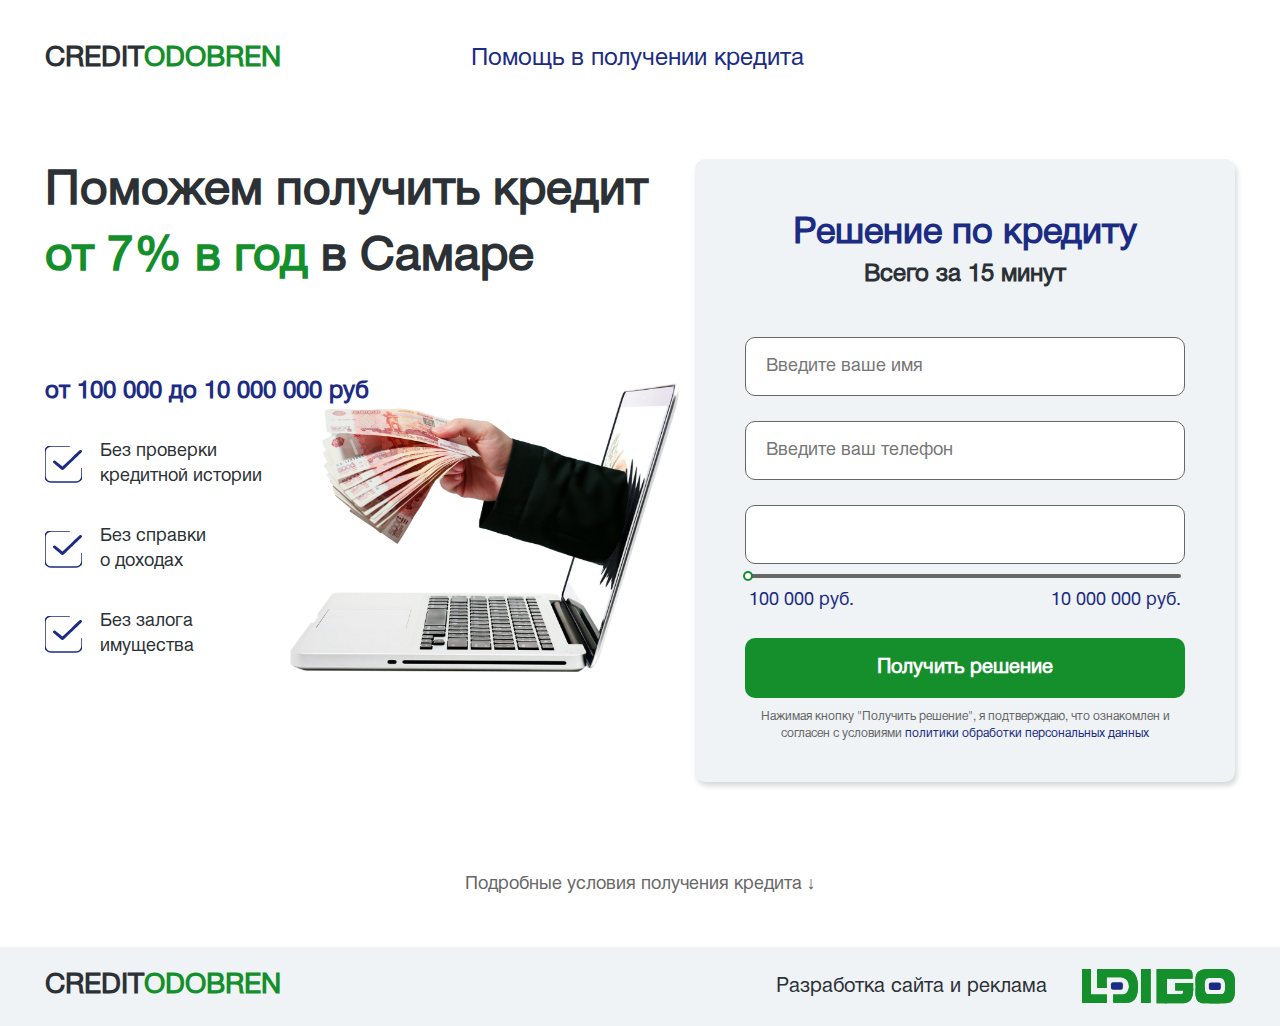
==== index.html @ 10b017fb "first" ====
<!DOCTYPE html>
<html lang="ru">

<head>
    <meta charset="UTF-8">
    <meta http-equiv="X-UA-Compatible" content="IE=edge">
    <meta name="viewport" content="width=device-width, initial-scale=1.0">
    <title></title>

    <!-- fonts -->
    <link rel="stylesheet" href="./fonts/stylesheet.css">
    <!-- fonts -->

    <!-- styles -->
    <link rel="stylesheet" href="./css/main.min.css">
    <link rel="stylesheet" href="./css/media.min.css">
    <!-- styles -->

</head>

<body>

    <nav class="nav">
        <div class="container">
            <div class="nav__main">
                <p class="nav__main--logo fw700">CREDIT<span class="green">ODOBREN</span></p>

                <span class="nav__main--description blue">Помощь в получении кредита</span>
            </div>
        </div>
    </nav>

    <header class="header">
        <div class="container">
            <div class="header__main">
                <div class="header__main--content">
                    <h1 class="title">Поможем получить кредит
                        <span class="green">от 7% в год</span> в Самаре
                    </h1>
                    <h2 class="header__main--content-subtitle blue">от 100 000 до 10 000 000 руб</h2>

                    <ul>
                        <li>Без проверки<br>кредитной истории</li>
                        <li>Без справки<br>о доходах</li>
                        <li>Без залога<br>имущества</li>
                    </ul>

                    <a href="#sms" class="btn header__main--content-link">Получить решение</a>

                </div>

                <picture class="header__main--computer">
                    <source srcset="./img/computer-mob.png" media="(max-width: 575px)">
                    <img src="./img/computer.png" alt="computer">
                </picture>

                <form id="sms" class="form bg-grey" action="">
                    <h3 class="form__title blue">Решение по кредиту</h3>
                    <h4 class="form__subtitle">Всего за 15 минут</h4>

                    <div>
                        <input class="form__input dark" type="text" placeholder="Введите ваше имя">
                    </div>
                    <div>
                        <input class="form__input dark" type="text" placeholder="Введите ваш телефон">
                    </div>

                    <div class="wrapper-number">
                        <div>
                            <input class="form__input form__input--range dark" type="text">
                        </div>

                        <div class="range-box">
                            <div class="range">
                                <div class="min_val_range">100 000 руб.</div>
                                <span class="range__track">
                                    <!-- <span class="range-val">
                                        <span class="range-num">100 000</span>
                                    </span> -->
                                </span>
                                <input class="range__input" type="range" min="100000" max="10000000" value="100000"
                                    step="1">
                                <div class="max_val_range">10 000 000 руб.</div>
                            </div>
                        </div>
                    </div>
                    <button class="btn form__btn">Получить решение</button>
                    <p class="form__ok dark">Нажимая кнопку "Получить решение", я подтверждаю, что ознакомлен и согласен
                        с условиями <span class="blue">политики обработки персональных данных</span></p>
                </form>
            </div>
        </div>
    </header>

    <section class="detail">
        <div class="container">

            <button class="detail__btn dark">Подробные условия получения кредита &darr;</button>

            <div class="detail__main">
                <p>В разных банках могут быть некоторые отличия, но в целом условия будут именно такими: минимальная
                    процентная ставка: 7%; максимальная процентная ставка: 28%; минимальный срок погашения кредита: 6
                    месяцев; максимальный срок погашения кредита: 60 месяцев. <br><br>
                    Сам кредит Вы будете получать в
                    одном из банков города Самара. Дополнительных комиссий по кредиту нет. При существенном нарушении
                    заемщиком условий кредитного договора, банк вправе инициировать в судебном порядке следующие
                    действия: взыскание долга по кредиту – ст.811, ст.395ГК РФ; обращение взыскания на залог- ст.349 ГК
                    РФ; привлечение к солидарной ответственности поручителя по кредиту – ст.363 ГК РФ; обращение
                    взыскания на иное имущество должника по кредиту – ст. 68 ст.69 ФЗ «Об исполнительном производстве».
                    Указанные действия производятся службой ФССП совместно с банком в рамках исполнительного
                    производства. Методы взыскания долга – взыскание денежных средств со счетов должника; обращение
                    взыскания на залог и иное имущество заёмщика; привлечение к ответственности поручителей; взыскание в
                    рамках исполнительного производства. <br><br>
                    Наша компания также оказывает
                    информационно-консультационные
                    услуги по кредитованию. Мы подберем для вас самый оптимальный вариант кредита. <br><br><br>
                    Юридический и
                    фактический адрес: Самарская область, г.Самара, ул.Старая-Загора д.48, ком.1. Вы можете позвонить
                    нам по телефону: 8(927) 779-33-47. ООО "ГК ЛЕГИОН" <br><br>
                    ИНН 6316278405 ОГРН 1226300016689 <br><br>
                    Мы
                    сотрудничаем
                    со всеми банками, в том числе: Альфа Банк (https://alfabank.ru), Совкомбанк (https://sovcombank.ru),
                    Банк Восточный (https://www.vostbank.ru/), Банк Пойдем (https://www.poidem.ru/) <br><br>
                    Деятельность
                    осуществляется на основе Генеральных лицензий на осуществление банковских операций: №1326 от
                    16.01.2015г, №963 от 5.12.2014г, №1460 от 24.10.2014г, №2534 от 18.08.2016г.</p>
                <button class="detail__btn--close dark">Скрыть &#8593;</button>

            </div>
        </div>
    </section>

    <footer class="bg-grey footer">
        <div class="container">
            <div class="footer__main">
                <p class="footer__main--logo fw700">CREDIT<span class="green">ODOBREN</span></p>
                <div>
                    <p>Разработка сайта и реклама</p>
                    <img src="./img/logo.svg" alt="">
                </div>
            </div>
        </div>
    </footer>

    <script src="./js/main.js"></script>
</body>

</html>
---- fonts/stylesheet.css ----
@font-face {
    font-family: "HelveticaRegular";
    src: url("./fonts/HelveticaRegular.eot");
    src: url("../fonts/HelveticaRegular.eot?#iefix")format("embedded-opentype"),
        url("../fonts/HelveticaRegular.woff") format("woff"),
        url("../fonts/HelveticaRegular.ttf") format("truetype");
    font-style: normal;
    font-weight: 400;
}

@font-face {
    font-family: "HelveticaBold";
    src: url("./fonts/HelveticaBold.eot");
    src: url("./fonts/HelveticaBold.eot?#iefix")format("embedded-opentype"),
        url("./fonts/HelveticaBold.woff") format("woff"),
        url("./fonts/HelveticaBold.ttf") format("truetype");
    font-style: normal;
    font-weight: 700;
}
---- css/main.min.css ----
*{-webkit-box-sizing:border-box;box-sizing:border-box}html{scroll-behavior:smooth}html,body{margin:0;padding:0;font-family:"HelveticaRegular";font-style:normal;font-weight:400;font-size:15px;line-height:normal;color:#2c3136;background-color:#fff}a{text-decoration:none}a:hover{cursor:pointer !important}h1,h2,h3,h4,h5,p{margin:0;padding:0}ul{list-style-type:none;padding:0;margin:0}li{cursor:pointer}img{max-width:100%;height:auto;display:block}input,button{font-family:"HelveticaRegular";font-style:normal;font-weight:400;border:none;outline:none;cursor:pointer !important}input:hover{cursor:pointer !important;border:0;outline:none}input::before{cursor:pointer !important;-webkit-box-shadow:none !important;box-shadow:none !important;border:none;outline:none}button:hover{cursor:pointer !important;border:0;outline:none}button::before{cursor:pointer !important;-webkit-box-shadow:none !important;box-shadow:none !important;border:none;outline:none}section,header,nav,footer{max-width:1980px}.container{width:100%;margin:0 auto;max-width:1680px;padding:0 5px}@media(max-width: 1680px){.container{max-width:1440px}}@media(max-width: 1440px){.container{max-width:1200px}}@media(max-width: 1200px){.container{max-width:991px;padding:0 10px}}@media(max-width: 991px){.container{max-width:767px}}@media(max-width: 767px){.container{max-width:575px}}@media(max-width: 575px){.container{max-width:100%;padding:0 20px}}.green{color:#148f2b}.bg-green{background-color:#148f2b}.blue{color:#1c2c84}.bg-blue{color:#1c2c84}.bg-grey{background-color:#eff3f6}.dark{color:#676767}.fw700{font-weight:700}.btn{font-weight:700;font-size:20px;line-height:28px;color:#fff;background-color:#148f2b;border-radius:10px;width:100%;display:block;padding:16px 0}.nav{padding:40px 0 80px}.nav__main{display:-webkit-box;display:-ms-flexbox;display:flex;-webkit-box-align:center;-ms-flex-align:center;align-items:center}.nav__main--logo{font-size:28px;line-height:39px;margin-right:423px}.nav__main--description{font-size:24px;line-height:33px}.header{padding-bottom:90px}.header__main{display:-webkit-box;display:-ms-flexbox;display:flex;-webkit-box-pack:justify;-ms-flex-pack:justify;justify-content:space-between;-webkit-box-align:start;-ms-flex-align:start;align-items:start;position:relative}.header__main--computer{position:absolute;top:125px;left:315px}.header__main--content-subtitle{font-size:24px;line-height:33px;margin-bottom:30px}.header__main--content ul{font-size:18px;line-height:25px}.header__main--content ul li{margin-bottom:35px;padding-left:55px;position:relative}.header__main--content ul li:last-child{margin-bottom:0}.header__main--content ul li::before{width:37px;height:37px;background-image:url(../img/check.svg);background-repeat:no-repeat;background-position:center;content:"";display:block;position:absolute;left:0;top:50%;-webkit-transform:translateY(-50%);transform:translateY(-50%)}.header__main--content-link{display:none}.form{-webkit-box-shadow:2px 4px 5px rgba(201,202,203,.72);box-shadow:2px 4px 5px rgba(201,202,203,.72);border-radius:10px;max-width:688px;width:100%;padding:53px 98px 43px}.form__title{font-size:36px;line-height:50px;font-weight:700;text-align:center}.form__subtitle{margin-bottom:45px;font-size:24px;line-height:33px;text-align:center}.form__input{font-size:18px;line-height:25px;padding:16px 0 16px 20px;width:100%;border:.5px solid #676767;border-radius:10px;margin-bottom:25px}.form__input:hover{border:.5px solid #676767}.form__input:focus{border:.5px solid #676767}.form__btn{margin-bottom:10px}.form__ok{font-size:12px;line-height:17px;text-align:center}.wrapper-number{margin-bottom:60px}.form__input--range{margin-bottom:10px}.range-box{width:98%;margin:0 auto}.range{position:relative;height:4px;background-color:#676767;border-radius:2px}.range__input::-webkit-slider-thumb{width:15px;height:15px}.range__input{-webkit-appearance:none;-moz-appearance:none;appearance:none;width:100%;position:absolute;z-index:5;background:none;opacity:0;cursor:pointer;height:20px;left:0px;top:-9px;line-height:40px;margin:0}.range__track{position:absolute;height:100%;background-color:#148f2b;display:block;z-index:2;border-radius:2px}.range__track:after{width:10px;height:10px;position:absolute;content:"";right:-4px;top:50%;margin-top:-5px;cursor:pointer;z-index:6;background:#fff;border-radius:50%;background-color:#148f2b}.range__track::before{width:6px;height:6px;position:absolute;content:"";right:1px;top:-20%;cursor:pointer;z-index:8;background:#fff;border-radius:50%;background-color:#fff;margin-right:-3px}.min_val_range{position:absolute;left:0;bottom:-35px;font-size:18px;line-height:25px;color:#1c2c84}.max_val_range{position:absolute;right:0;bottom:-35px;font-size:18px;line-height:25px;color:#1c2c84}.title{font-size:48px;line-height:66px;max-width:650px;margin-bottom:85px}.detail{padding-bottom:50px}.detail__btn{font-size:18px;line-height:25px;background-color:rgba(0,0,0,0);padding:0;margin:0 auto;display:block}.detail__main{height:0;overflow:hidden}.detail__main p{text-align:center;font-size:18px;line-height:25px;max-width:870px;margin:0 auto}.detail__btn--active{padding-bottom:100px;font-size:0}.detail__main--active{height:100%;overflow:visible}.detail__btn--close{font-size:18px;line-height:25px;background-color:rgba(0,0,0,0);padding:0;margin:0 auto;display:block;margin-top:55px}.footer{padding:20px 0}.footer__main{display:-webkit-box;display:-ms-flexbox;display:flex;-webkit-box-pack:justify;-ms-flex-pack:justify;justify-content:space-between}.footer__main--logo{font-size:28px;line-height:39px}.footer__main div{display:-webkit-box;display:-ms-flexbox;display:flex;-webkit-box-align:center;-ms-flex-align:center;align-items:center}.footer__main div p{font-size:20px;line-height:28px;margin-right:35px}/*# sourceMappingURL=main.min.css.map */
---- css/media.min.css ----
@media(max-width: 1680px){.header__main--computer{top:208px;left:230px;max-width:500px}.nav__main--logo{margin-right:310px}}@media(max-width: 1440px){.header__main--computer{top:208px;left:240px;max-width:410px}.form{max-width:540px;padding:50px 50px 40px}.nav__main--logo{margin-right:190px}}@media(max-width: 1200px){.nav{padding:40px 0 40px}.nav__main--logo{margin-right:83px}.title{font-size:30px;line-height:36px;max-width:380px;margin-bottom:40px}.header__main--content-subtitle{margin-bottom:30px}.header__main--computer{top:220px;left:188px;max-width:370px}.form{max-width:420px;padding:20px 30px 40px}.form__subtitle{margin-bottom:15px}.wrapper-number{margin-bottom:45px}.form__input{margin-bottom:15px}.detail__btn--active{padding-bottom:40px}}@media(max-width: 991px){.nav__main{-webkit-box-orient:vertical;-webkit-box-direction:normal;-ms-flex-direction:column;flex-direction:column}.nav{padding:20px 0}.nav__main--logo{margin-right:0}.title{margin-bottom:20px}.header__main--computer{top:215px;left:135px;max-width:279px}.form{max-width:340px;padding:20px 10px 20px}.form__title{font-size:24px;line-height:33px}.form__subtitle{margin-bottom:25px;font-size:18px;line-height:22px}.form__input{font-size:16px;line-height:22px;padding:15px 0 15px 15px}.min_val_range{font-size:15px;line-height:21px}.max_val_range{font-size:15px;line-height:21px}.btn{font-size:18px;line-height:25px}.form__ok{font-size:10px;line-height:13px}.footer__main--logo{display:none}.footer__main div p{margin-right:0;margin-bottom:15px;font-size:16px;line-height:22px}.footer__main div{-webkit-box-orient:vertical;-webkit-box-direction:normal;-ms-flex-direction:column;flex-direction:column;margin:0 auto}}@media(max-width: 767px){.header{padding-bottom:70px}.header__main{-webkit-box-align:stretch;-ms-flex-align:stretch;align-items:stretch;-webkit-box-orient:vertical;-webkit-box-direction:normal;-ms-flex-direction:column;flex-direction:column}.header__main--content{margin-bottom:60px}.title{font-size:38px;line-height:43px;max-width:480px}.header__main--computer{top:152px;left:235px;max-width:315px}.form{max-width:100%}.header__main--content ul{margin-bottom:30px}.header__main--content-link{text-align:center;display:block}.detail__btn--active{padding-bottom:0}}@media(max-width: 575px){.nav{padding:12px 0}.nav__main--logo{margin-right:0;font-size:20px;line-height:27px}.nav__main--description{font-size:20px;line-height:27px}.header__main--content-subtitle{margin-bottom:20px;font-size:20px;line-height:28px}.header__main--content ul{font-size:16px;line-height:22px}.header__main--computer{top:219px;left:189px;width:161px}.header__main--content ul li{margin-bottom:30px;padding-left:40px}.header__main--content ul li::before{width:30px;height:30px;background-size:30px}.title{font-size:34px}.detail__main p{font-size:16px;line-height:20px}.detail__btn--close{font-size:16px;line-height:22px;margin-top:20px}.detail__btn{font-size:16px;line-height:22px}.detail__btn--active{font-size:0}}@media(max-width: 475px){.header__main--computer{top:210px;left:135px;width:160px}.title{font-size:26px;line-height:36px;max-width:343px}}@media(max-width: 425px){.header__main--computer{top:240px;left:auto;right:-17px}.title{max-width:280px}}/*# sourceMappingURL=media.min.css.map */
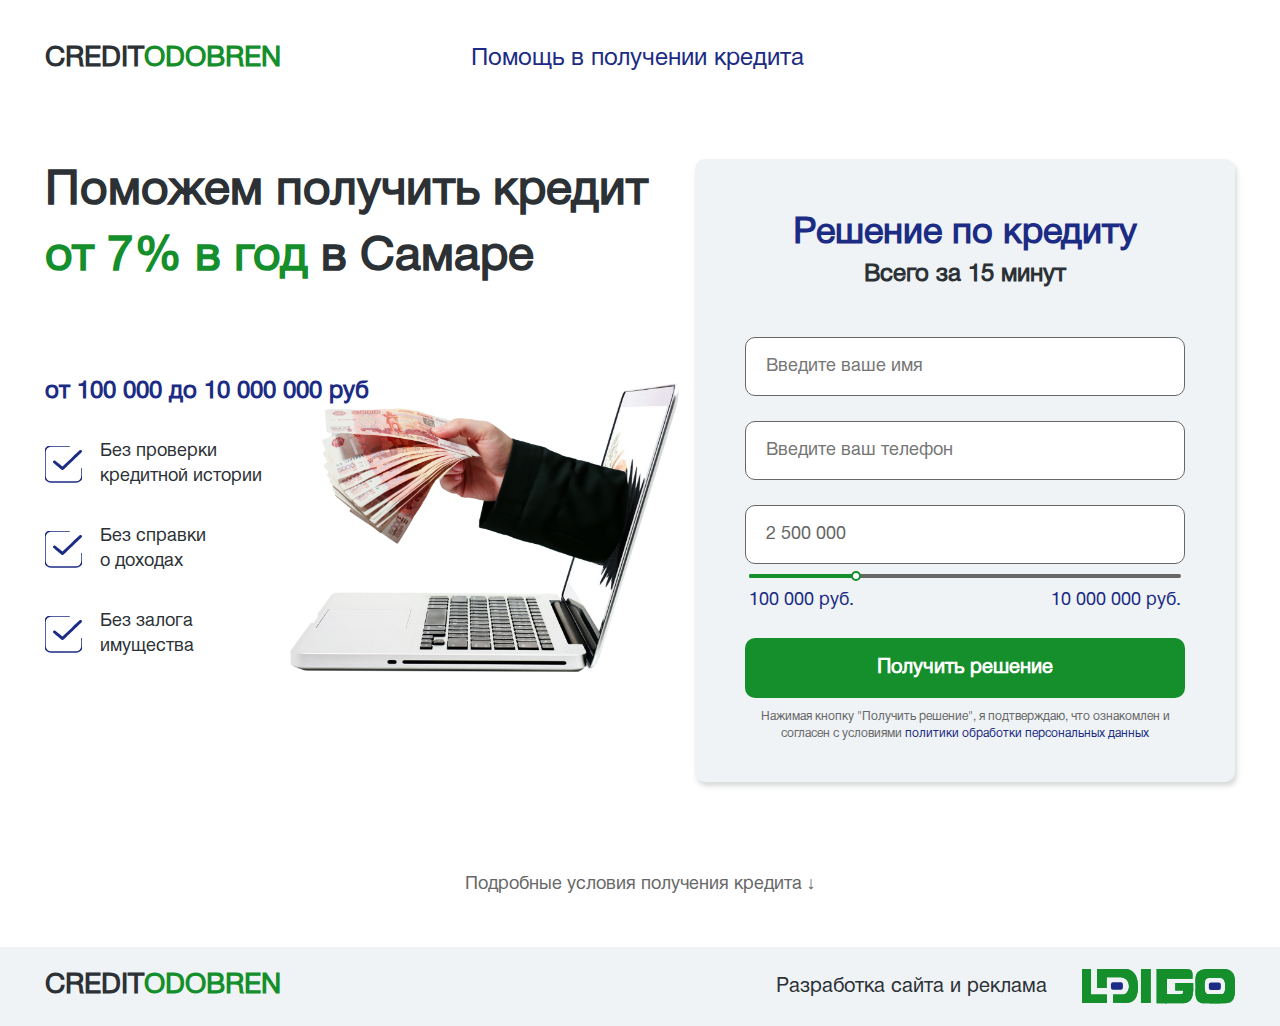
==== commit 77d5e522: "done" ====
--- a/index.html
+++ b/index.html
@@ -15,6 +15,11 @@
     <link rel="stylesheet" href="./css/main.min.css">
     <link rel="stylesheet" href="./css/media.min.css">
     <!-- styles -->
+
+    <!-- swiper -->
+    <link rel="stylesheet" href="https://cdn.jsdelivr.net/npm/swiper@8/swiper-bundle.min.css" />
+    <!-- swiper -->
+
 
 </head>
 
@@ -67,7 +72,7 @@
 
                     <div class="wrapper-number">
                         <div>
-                            <input class="form__input form__input--range dark" type="text">
+                            <input id="i1" class="form__input form__input--range dark" type="text" value="2 500 000">
                         </div>
 
                         <div class="range-box">
@@ -78,8 +83,9 @@
                                         <span class="range-num">100 000</span>
                                     </span> -->
                                 </span>
-                                <input class="range__input" type="range" min="100000" max="10000000" value="100000"
-                                    step="1">
+                                <input id="r1" class="range__input" type="range" min="100000" max="10000000"
+                                    value="2500000">
+
                                 <div class="max_val_range">10 000 000 руб.</div>
                             </div>
                         </div>
@@ -125,8 +131,40 @@
                     Деятельность
                     осуществляется на основе Генеральных лицензий на осуществление банковских операций: №1326 от
                     16.01.2015г, №963 от 5.12.2014г, №1460 от 24.10.2014г, №2534 от 18.08.2016г.</p>
+
+
+                <div class="detail__main--sert">
+                    <img src="./img/sert1.png" alt="">
+                    <img src="./img/sert2.png" alt="">
+                    <img src="./img/sert3.png" alt="">
+                    <img src="./img/sert4.png" alt="">
+                </div>
+
+                <div class="detail__main--swiper">
+                    <div class="swiper swiper-sert">
+                        <div class="swiper-wrapper">
+                            <div class="swiper-slide">
+                                <img src="./img/sert1.png" alt="">
+                            </div>
+                            <div class="swiper-slide">
+                                <img src="./img/sert2.png" alt="">
+                            </div>
+                            <div class="swiper-slide">
+                                <img src="./img/sert3.png" alt="">
+                            </div>
+                            <div class="swiper-slide">
+                                <img src="./img/sert4.png" alt="">
+                            </div>
+                        </div>
+
+                    </div>
+                    <div class="swiper-pagination detail__main--swiper-pagination"></div>
+
+                    <div class="detail__main--swiper-arrow prev"><img src="./img/arrow.svg" alt=""></div>
+                    <div class="detail__main--swiper-arrow next"><img src="./img/arrow.svg" alt=""></div>
+                </div>
+
                 <button class="detail__btn--close dark">Скрыть &#8593;</button>
-
             </div>
         </div>
     </section>
@@ -143,6 +181,26 @@
         </div>
     </footer>
 
+    <div class="group bg-blue">
+        <div>
+            <a href="#sms">
+                <img src="./img/rub.svg" alt="">
+            </a>
+            <p>Получить деньги</p>
+        </div>
+        <div>
+            <a href="tel:+79999999999">
+                <img src="./img/phone.svg" alt="">
+            </a>
+            <p>Позвонить</p>
+        </div>
+    </div>
+
+
+    <!-- swiper -->
+    <script src="https://cdn.jsdelivr.net/npm/swiper@8/swiper-bundle.min.js"></script>
+    <!-- swiper -->
+
     <script src="./js/main.js"></script>
 </body>
 
--- a/css/main.min.css
+++ b/css/main.min.css
@@ -1 +1 @@
-*{-webkit-box-sizing:border-box;box-sizing:border-box}html{scroll-behavior:smooth}html,body{margin:0;padding:0;font-family:"HelveticaRegular";font-style:normal;font-weight:400;font-size:15px;line-height:normal;color:#2c3136;background-color:#fff}a{text-decoration:none}a:hover{cursor:pointer !important}h1,h2,h3,h4,h5,p{margin:0;padding:0}ul{list-style-type:none;padding:0;margin:0}li{cursor:pointer}img{max-width:100%;height:auto;display:block}input,button{font-family:"HelveticaRegular";font-style:normal;font-weight:400;border:none;outline:none;cursor:pointer !important}input:hover{cursor:pointer !important;border:0;outline:none}input::before{cursor:pointer !important;-webkit-box-shadow:none !important;box-shadow:none !important;border:none;outline:none}button:hover{cursor:pointer !important;border:0;outline:none}button::before{cursor:pointer !important;-webkit-box-shadow:none !important;box-shadow:none !important;border:none;outline:none}section,header,nav,footer{max-width:1980px}.container{width:100%;margin:0 auto;max-width:1680px;padding:0 5px}@media(max-width: 1680px){.container{max-width:1440px}}@media(max-width: 1440px){.container{max-width:1200px}}@media(max-width: 1200px){.container{max-width:991px;padding:0 10px}}@media(max-width: 991px){.container{max-width:767px}}@media(max-width: 767px){.container{max-width:575px}}@media(max-width: 575px){.container{max-width:100%;padding:0 20px}}.green{color:#148f2b}.bg-green{background-color:#148f2b}.blue{color:#1c2c84}.bg-blue{color:#1c2c84}.bg-grey{background-color:#eff3f6}.dark{color:#676767}.fw700{font-weight:700}.btn{font-weight:700;font-size:20px;line-height:28px;color:#fff;background-color:#148f2b;border-radius:10px;width:100%;display:block;padding:16px 0}.nav{padding:40px 0 80px}.nav__main{display:-webkit-box;display:-ms-flexbox;display:flex;-webkit-box-align:center;-ms-flex-align:center;align-items:center}.nav__main--logo{font-size:28px;line-height:39px;margin-right:423px}.nav__main--description{font-size:24px;line-height:33px}.header{padding-bottom:90px}.header__main{display:-webkit-box;display:-ms-flexbox;display:flex;-webkit-box-pack:justify;-ms-flex-pack:justify;justify-content:space-between;-webkit-box-align:start;-ms-flex-align:start;align-items:start;position:relative}.header__main--computer{position:absolute;top:125px;left:315px}.header__main--content-subtitle{font-size:24px;line-height:33px;margin-bottom:30px}.header__main--content ul{font-size:18px;line-height:25px}.header__main--content ul li{margin-bottom:35px;padding-left:55px;position:relative}.header__main--content ul li:last-child{margin-bottom:0}.header__main--content ul li::before{width:37px;height:37px;background-image:url(../img/check.svg);background-repeat:no-repeat;background-position:center;content:"";display:block;position:absolute;left:0;top:50%;-webkit-transform:translateY(-50%);transform:translateY(-50%)}.header__main--content-link{display:none}.form{-webkit-box-shadow:2px 4px 5px rgba(201,202,203,.72);box-shadow:2px 4px 5px rgba(201,202,203,.72);border-radius:10px;max-width:688px;width:100%;padding:53px 98px 43px}.form__title{font-size:36px;line-height:50px;font-weight:700;text-align:center}.form__subtitle{margin-bottom:45px;font-size:24px;line-height:33px;text-align:center}.form__input{font-size:18px;line-height:25px;padding:16px 0 16px 20px;width:100%;border:.5px solid #676767;border-radius:10px;margin-bottom:25px}.form__input:hover{border:.5px solid #676767}.form__input:focus{border:.5px solid #676767}.form__btn{margin-bottom:10px}.form__ok{font-size:12px;line-height:17px;text-align:center}.wrapper-number{margin-bottom:60px}.form__input--range{margin-bottom:10px}.range-box{width:98%;margin:0 auto}.range{position:relative;height:4px;background-color:#676767;border-radius:2px}.range__input::-webkit-slider-thumb{width:15px;height:15px}.range__input{-webkit-appearance:none;-moz-appearance:none;appearance:none;width:100%;position:absolute;z-index:5;background:none;opacity:0;cursor:pointer;height:20px;left:0px;top:-9px;line-height:40px;margin:0}.range__track{position:absolute;height:100%;background-color:#148f2b;display:block;z-index:2;border-radius:2px}.range__track:after{width:10px;height:10px;position:absolute;content:"";right:-4px;top:50%;margin-top:-5px;cursor:pointer;z-index:6;background:#fff;border-radius:50%;background-color:#148f2b}.range__track::before{width:6px;height:6px;position:absolute;content:"";right:1px;top:-20%;cursor:pointer;z-index:8;background:#fff;border-radius:50%;background-color:#fff;margin-right:-3px}.min_val_range{position:absolute;left:0;bottom:-35px;font-size:18px;line-height:25px;color:#1c2c84}.max_val_range{position:absolute;right:0;bottom:-35px;font-size:18px;line-height:25px;color:#1c2c84}.title{font-size:48px;line-height:66px;max-width:650px;margin-bottom:85px}.detail{padding-bottom:50px}.detail__btn{font-size:18px;line-height:25px;background-color:rgba(0,0,0,0);padding:0;margin:0 auto;display:block}.detail__main{height:0;overflow:hidden}.detail__main p{text-align:center;font-size:18px;line-height:25px;max-width:870px;margin:0 auto}.detail__btn--active{padding-bottom:100px;font-size:0}.detail__main--active{height:100%;overflow:visible}.detail__btn--close{font-size:18px;line-height:25px;background-color:rgba(0,0,0,0);padding:0;margin:0 auto;display:block;margin-top:55px}.footer{padding:20px 0}.footer__main{display:-webkit-box;display:-ms-flexbox;display:flex;-webkit-box-pack:justify;-ms-flex-pack:justify;justify-content:space-between}.footer__main--logo{font-size:28px;line-height:39px}.footer__main div{display:-webkit-box;display:-ms-flexbox;display:flex;-webkit-box-align:center;-ms-flex-align:center;align-items:center}.footer__main div p{font-size:20px;line-height:28px;margin-right:35px}/*# sourceMappingURL=main.min.css.map */+*{-webkit-box-sizing:border-box;box-sizing:border-box}html{scroll-behavior:smooth}html,body{margin:0;padding:0;font-family:"HelveticaRegular";font-style:normal;font-weight:400;font-size:15px;line-height:normal;color:#2c3136;background-color:#fff}a{text-decoration:none}a:hover{cursor:pointer !important}h1,h2,h3,h4,h5,p{margin:0;padding:0}ul{list-style-type:none;padding:0;margin:0}li{cursor:pointer}img{max-width:100%;height:auto;display:block}input,button{font-family:"HelveticaRegular";font-style:normal;font-weight:400;border:none;outline:none;cursor:pointer !important}input:hover{cursor:pointer !important;border:0;outline:none}input::before{cursor:pointer !important;-webkit-box-shadow:none !important;box-shadow:none !important;border:none;outline:none}button:hover{cursor:pointer !important;border:0;outline:none}button::before{cursor:pointer !important;-webkit-box-shadow:none !important;box-shadow:none !important;border:none;outline:none}section,header,nav,footer{max-width:1980px}.container{width:100%;margin:0 auto;max-width:1680px;padding:0 5px}@media(max-width: 1680px){.container{max-width:1440px}}@media(max-width: 1440px){.container{max-width:1200px}}@media(max-width: 1200px){.container{max-width:991px;padding:0 10px}}@media(max-width: 991px){.container{max-width:767px}}@media(max-width: 767px){.container{max-width:575px}}@media(max-width: 575px){.container{max-width:100%;padding:0 20px}}.green{color:#148f2b}.bg-green{background-color:#148f2b}.blue{color:#1c2c84}.bg-blue{background-color:#1c2c84}.bg-grey{background-color:#eff3f6}.dark{color:#676767}.fw700{font-weight:700}.btn{font-weight:700;font-size:20px;line-height:28px;color:#fff;background-color:#148f2b;border-radius:10px;width:100%;display:block;padding:16px 0}.nav{padding:40px 0 80px}.nav__main{display:-webkit-box;display:-ms-flexbox;display:flex;-webkit-box-align:center;-ms-flex-align:center;align-items:center}.nav__main--logo{font-size:28px;line-height:39px;margin-right:423px}.nav__main--description{font-size:24px;line-height:33px;text-align:center}.header{padding-bottom:90px}.header__main{display:-webkit-box;display:-ms-flexbox;display:flex;-webkit-box-pack:justify;-ms-flex-pack:justify;justify-content:space-between;-webkit-box-align:start;-ms-flex-align:start;align-items:start;position:relative}.header__main--computer{position:absolute;top:125px;left:315px}.header__main--content-subtitle{font-size:24px;line-height:33px;margin-bottom:30px}.header__main--content ul{font-size:18px;line-height:25px}.header__main--content ul li{margin-bottom:35px;padding-left:55px;position:relative}.header__main--content ul li:last-child{margin-bottom:0}.header__main--content ul li::before{width:37px;height:37px;background-image:url(../img/check.svg);background-repeat:no-repeat;background-position:center;content:"";display:block;position:absolute;left:0;top:50%;-webkit-transform:translateY(-50%);transform:translateY(-50%)}.header__main--content-link{display:none}.form{-webkit-box-shadow:2px 4px 5px rgba(201,202,203,.72);box-shadow:2px 4px 5px rgba(201,202,203,.72);border-radius:10px;max-width:688px;width:100%;padding:53px 98px 43px}.form__title{font-size:36px;line-height:50px;font-weight:700;text-align:center}.form__subtitle{margin-bottom:45px;font-size:24px;line-height:33px;text-align:center}.form__input{font-size:18px;line-height:25px;padding:16px 0 16px 20px;width:100%;border:.5px solid #676767;border-radius:10px;margin-bottom:25px}.form__input:hover{border:.5px solid #676767}.form__input:focus{border:.5px solid #676767}.form__btn{margin-bottom:10px}.form__ok{font-size:12px;line-height:17px;text-align:center}.wrapper-number{margin-bottom:60px}.form__input--range{margin-bottom:10px}.range-box{width:98%;margin:0 auto}.range{position:relative;height:4px;background-color:#676767;border-radius:2px}.range__input::-webkit-slider-thumb{width:15px;height:15px}.range__input{-webkit-appearance:none;-moz-appearance:none;appearance:none;width:100%;position:absolute;z-index:5;background:none;opacity:0;cursor:pointer;height:20px;left:0px;top:-9px;line-height:40px;margin:0}.range__track{position:absolute;height:100%;background-color:#148f2b;display:block;z-index:2;border-radius:2px}.range__track:after{width:10px;height:10px;position:absolute;content:"";right:-4px;top:50%;margin-top:-5px;cursor:pointer;z-index:6;background:#fff;border-radius:50%;background-color:#148f2b}.range__track::before{width:6px;height:6px;position:absolute;content:"";right:1px;top:-20%;cursor:pointer;z-index:8;background:#fff;border-radius:50%;background-color:#fff;margin-right:-3px}.min_val_range{position:absolute;left:0;bottom:-35px;font-size:18px;line-height:25px;color:#1c2c84}.max_val_range{position:absolute;right:0;bottom:-35px;font-size:18px;line-height:25px;color:#1c2c84}.title{font-size:48px;line-height:66px;max-width:650px;margin-bottom:85px}.detail{padding-bottom:50px}.detail__btn{font-size:18px;line-height:25px;background-color:rgba(0,0,0,0);padding:0;margin:0 auto;display:block}.detail__main{height:0;overflow:hidden}.detail__main p{text-align:center;font-size:18px;line-height:25px;max-width:870px;margin:0 auto;margin-bottom:115px}.detail__main--sert{max-width:1200px;margin:0 auto;display:-webkit-box;display:-ms-flexbox;display:flex;-ms-flex-pack:distribute;justify-content:space-around;-webkit-box-align:center;-ms-flex-align:center;align-items:center;-ms-flex-wrap:wrap;flex-wrap:wrap}.detail__main--sert img{margin:0 0 20px}.detail__main--swiper{display:none;padding-bottom:55px;position:relative}.detail__main--swiper-pagination{position:absolute;width:-webkit-fit-content !important;width:-moz-fit-content !important;width:fit-content !important;left:50% !important;-webkit-transform:translateX(-50%) !important;transform:translateX(-50%) !important;bottom:15px !important}.detail__main--swiper-pagination .swiper-pagination-bullet{background-color:#676767;border-radius:12px;height:16px;width:16px}.detail__main--swiper-pagination .swiper-pagination-bullet-active{background-color:#148f2b;border-radius:12px;width:40px}.detail__main--swiper-arrow{position:absolute;bottom:18px}.prev{-webkit-transform:rotate(180deg);transform:rotate(180deg);left:0}.next{right:0}.detail__btn--active{padding-bottom:100px;font-size:0}.detail__main--active{height:100%;overflow:visible}.detail__btn--close{font-size:18px;line-height:25px;background-color:rgba(0,0,0,0);padding:0;margin:0 auto;display:block;margin-top:55px}.footer{padding:20px 0}.footer__main{display:-webkit-box;display:-ms-flexbox;display:flex;-webkit-box-pack:justify;-ms-flex-pack:justify;justify-content:space-between}.footer__main--logo{font-size:28px;line-height:39px}.footer__main div{display:-webkit-box;display:-ms-flexbox;display:flex;-webkit-box-align:center;-ms-flex-align:center;align-items:center}.footer__main div p{font-size:20px;line-height:28px;margin-right:35px}.group{position:fixed;bottom:100px;left:50%;-webkit-transform:translateX(-50%);transform:translateX(-50%);width:100%;display:-webkit-box;display:-ms-flexbox;display:flex;-webkit-box-align:center;-ms-flex-align:center;align-items:center;-ms-flex-pack:distribute;justify-content:space-around;padding:4px 0;display:none;z-index:10000}.group::before{position:absolute;left:50%;top:50%;-webkit-transform:translate(-50%, -50%);transform:translate(-50%, -50%);width:1px;height:48px;background-color:#fff;content:"";display:table}.group div{display:-webkit-box;display:-ms-flexbox;display:flex;-webkit-box-orient:vertical;-webkit-box-direction:normal;-ms-flex-direction:column;flex-direction:column;-webkit-box-align:center;-ms-flex-align:center;align-items:center}.group div p{font-size:13px;line-height:18px;color:#fff}.thanks{width:100%;max-width:870px;padding:111px 0;margin:0 auto 30px;display:-webkit-box;display:-ms-flexbox;display:flex;-webkit-box-orient:vertical;-webkit-box-direction:normal;-ms-flex-direction:column;flex-direction:column;-webkit-box-align:center;-ms-flex-align:center;align-items:center;text-align:center;-webkit-box-shadow:2px 4px 5px rgba(201,202,203,.72);box-shadow:2px 4px 5px rgba(201,202,203,.72);border-radius:10px}.thanks__title{font-size:36px;line-height:50px;margin-bottom:15px}.thanks__subtitle{font-size:24px;line-height:33px;margin-bottom:45px}.thanks__office{background-color:#fff;border:.5px solid #676767;-webkit-box-shadow:2px 4px 5px #b5b3b3;box-shadow:2px 4px 5px #b5b3b3;padding:17px 0;width:100%;max-width:445px;text-align:center;margin-bottom:45px}.thanks__office--title{font-size:24px;line-height:33px;margin-bottom:22px}.thanks__office p{font-size:18px;line-height:25px}.thanks__description{font-size:18px;line-height:25px;max-width:420px}/*# sourceMappingURL=main.min.css.map */--- a/css/media.min.css
+++ b/css/media.min.css
@@ -1 +1 @@
-@media(max-width: 1680px){.header__main--computer{top:208px;left:230px;max-width:500px}.nav__main--logo{margin-right:310px}}@media(max-width: 1440px){.header__main--computer{top:208px;left:240px;max-width:410px}.form{max-width:540px;padding:50px 50px 40px}.nav__main--logo{margin-right:190px}}@media(max-width: 1200px){.nav{padding:40px 0 40px}.nav__main--logo{margin-right:83px}.title{font-size:30px;line-height:36px;max-width:380px;margin-bottom:40px}.header__main--content-subtitle{margin-bottom:30px}.header__main--computer{top:220px;left:188px;max-width:370px}.form{max-width:420px;padding:20px 30px 40px}.form__subtitle{margin-bottom:15px}.wrapper-number{margin-bottom:45px}.form__input{margin-bottom:15px}.detail__btn--active{padding-bottom:40px}}@media(max-width: 991px){.nav__main{-webkit-box-orient:vertical;-webkit-box-direction:normal;-ms-flex-direction:column;flex-direction:column}.nav{padding:20px 0}.nav__main--logo{margin-right:0}.title{margin-bottom:20px}.header__main--computer{top:215px;left:135px;max-width:279px}.form{max-width:340px;padding:20px 10px 20px}.form__title{font-size:24px;line-height:33px}.form__subtitle{margin-bottom:25px;font-size:18px;line-height:22px}.form__input{font-size:16px;line-height:22px;padding:15px 0 15px 15px}.min_val_range{font-size:15px;line-height:21px}.max_val_range{font-size:15px;line-height:21px}.btn{font-size:18px;line-height:25px}.form__ok{font-size:10px;line-height:13px}.footer__main--logo{display:none}.footer__main div p{margin-right:0;margin-bottom:15px;font-size:16px;line-height:22px}.footer__main div{-webkit-box-orient:vertical;-webkit-box-direction:normal;-ms-flex-direction:column;flex-direction:column;margin:0 auto}}@media(max-width: 767px){.header{padding-bottom:70px}.header__main{-webkit-box-align:stretch;-ms-flex-align:stretch;align-items:stretch;-webkit-box-orient:vertical;-webkit-box-direction:normal;-ms-flex-direction:column;flex-direction:column}.header__main--content{margin-bottom:60px}.title{font-size:38px;line-height:43px;max-width:480px}.header__main--computer{top:152px;left:235px;max-width:315px}.form{max-width:100%}.header__main--content ul{margin-bottom:30px}.header__main--content-link{text-align:center;display:block}.detail__btn--active{padding-bottom:0}}@media(max-width: 575px){.nav{padding:12px 0}.nav__main--logo{margin-right:0;font-size:20px;line-height:27px}.nav__main--description{font-size:20px;line-height:27px}.header__main--content-subtitle{margin-bottom:20px;font-size:20px;line-height:28px}.header__main--content ul{font-size:16px;line-height:22px}.header__main--computer{top:219px;left:189px;width:161px}.header__main--content ul li{margin-bottom:30px;padding-left:40px}.header__main--content ul li::before{width:30px;height:30px;background-size:30px}.title{font-size:34px}.detail__main p{font-size:16px;line-height:20px}.detail__btn--close{font-size:16px;line-height:22px;margin-top:20px}.detail__btn{font-size:16px;line-height:22px}.detail__btn--active{font-size:0}}@media(max-width: 475px){.header__main--computer{top:210px;left:135px;width:160px}.title{font-size:26px;line-height:36px;max-width:343px}}@media(max-width: 425px){.header__main--computer{top:240px;left:auto;right:-17px}.title{max-width:280px}}/*# sourceMappingURL=media.min.css.map */+@media(max-width: 1680px){.header__main--computer{top:208px;left:230px;max-width:500px}.nav__main--logo{margin-right:310px}}@media(max-width: 1440px){.header__main--computer{top:208px;left:240px;max-width:410px}.form{max-width:540px;padding:50px 50px 40px}.nav__main--logo{margin-right:190px}}@media(max-width: 1200px){.nav{padding:40px 0 40px}.nav__main--logo{margin-right:83px}.title{font-size:30px;line-height:36px;max-width:380px;margin-bottom:40px}.header__main--content-subtitle{margin-bottom:30px}.header__main--computer{top:220px;left:188px;max-width:370px}.form{max-width:420px;padding:20px 30px 40px}.form__subtitle{margin-bottom:15px}.wrapper-number{margin-bottom:45px}.form__input{margin-bottom:15px}.detail__btn--active{padding-bottom:40px}}@media(max-width: 991px){.nav__main{-webkit-box-orient:vertical;-webkit-box-direction:normal;-ms-flex-direction:column;flex-direction:column}.nav{padding:20px 0}.nav__main--logo{margin-right:0}.title{margin-bottom:20px}.header__main--computer{top:215px;left:135px;max-width:279px}.form{max-width:340px;padding:20px 10px 20px}.form__title{font-size:24px;line-height:33px}.form__subtitle{margin-bottom:25px;font-size:18px;line-height:22px}.form__input{font-size:16px;line-height:22px;padding:15px 0 15px 15px}.min_val_range{font-size:15px;line-height:21px}.max_val_range{font-size:15px;line-height:21px}.btn{font-size:18px;line-height:25px}.form__ok{font-size:10px;line-height:13px}.footer__main--logo{display:none}.footer__main div p{margin-right:0;margin-bottom:15px;font-size:16px;line-height:22px}.footer__main div{-webkit-box-orient:vertical;-webkit-box-direction:normal;-ms-flex-direction:column;flex-direction:column;margin:0 auto}.thanks{max-width:690px}}@media(max-width: 767px){.header{padding-bottom:70px}.header__main{-webkit-box-align:stretch;-ms-flex-align:stretch;align-items:stretch;-webkit-box-orient:vertical;-webkit-box-direction:normal;-ms-flex-direction:column;flex-direction:column}.header__main--content{margin-bottom:60px}.title{font-size:38px;line-height:43px;max-width:480px}.header__main--computer{top:152px;left:235px;max-width:315px}.form{max-width:100%}.header__main--content ul{margin-bottom:30px}.header__main--content-link{text-align:center;display:block}.detail__btn--active{padding-bottom:0}.thanks{padding:50px 0;max-width:530px}.thanks__title{font-size:27px;line-height:36px}.thanks__subtitle{font-size:18px;line-height:24px;margin-bottom:35px}.thanks__office{margin-bottom:35px}.thanks__office--title{font-size:20px;line-height:26px}.thanks__office p{font-size:18px;line-height:25px}.thanks__description{font-size:15px;line-height:20px}}@media(max-width: 575px){.nav{padding:12px 0}.nav__main--logo{margin-right:0;font-size:20px;line-height:27px}.nav__main--description{font-size:20px;line-height:27px}.header__main--content-subtitle{margin-bottom:20px;font-size:20px;line-height:28px}.header__main--content ul{font-size:16px;line-height:22px}.header__main--computer{top:219px;left:189px;width:161px}.header__main--content ul li{margin-bottom:30px;padding-left:40px}.header__main--content ul li::before{width:30px;height:30px;background-size:30px}.title{font-size:34px}.detail__main p{font-size:16px;line-height:20px;margin-bottom:40px}.detail__btn--close{font-size:16px;line-height:22px;margin-top:20px}.detail__btn{font-size:16px;line-height:22px}.detail__btn--active{font-size:0}.group{display:-webkit-box;display:-ms-flexbox;display:flex}.thanks{padding:50px 10px;max-width:290px}.detail__main--sert img{max-width:180px}}@media(max-width: 475px){.header__main--computer{top:210px;left:135px;width:160px}.title{font-size:26px;line-height:36px;max-width:343px}.detail__main--sert{display:none}.detail__main--swiper{display:block}}@media(max-width: 425px){.header__main--computer{top:240px;left:auto;right:-17px}.title{max-width:280px}}/*# sourceMappingURL=media.min.css.map */